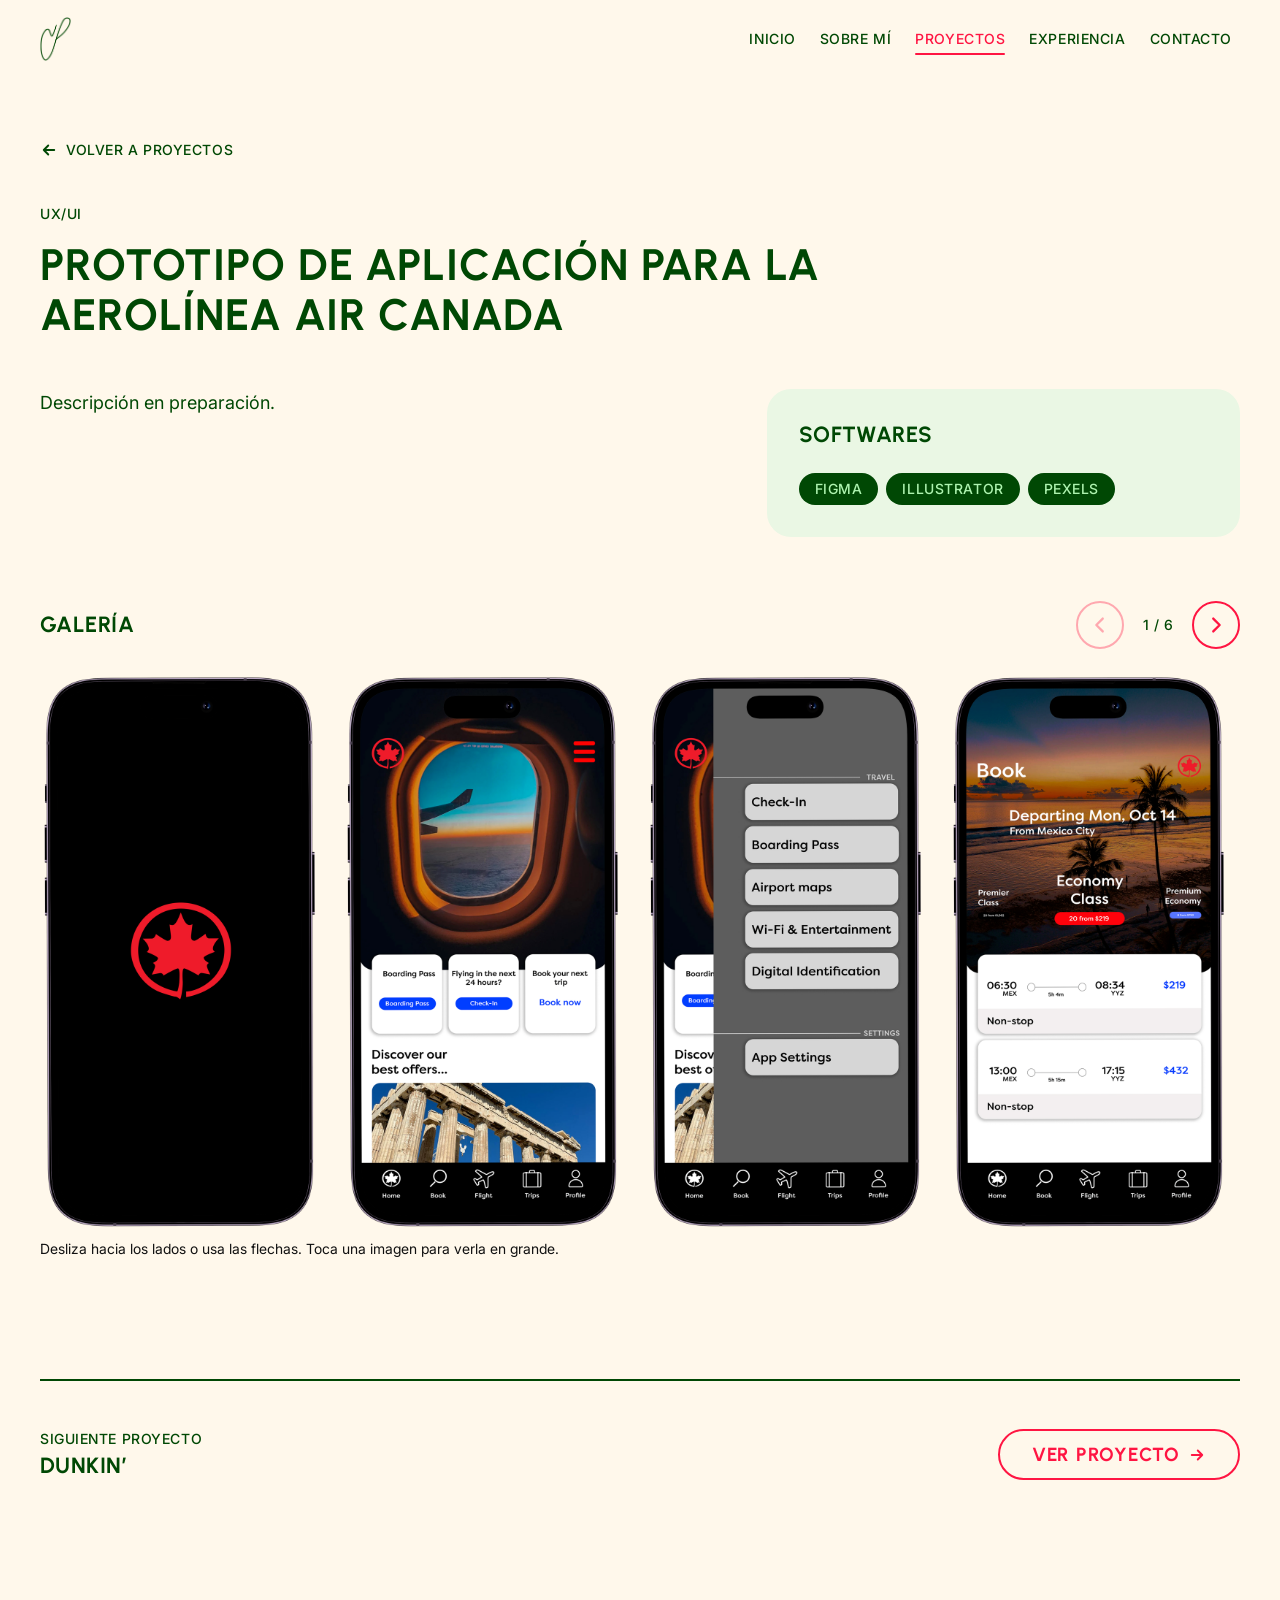
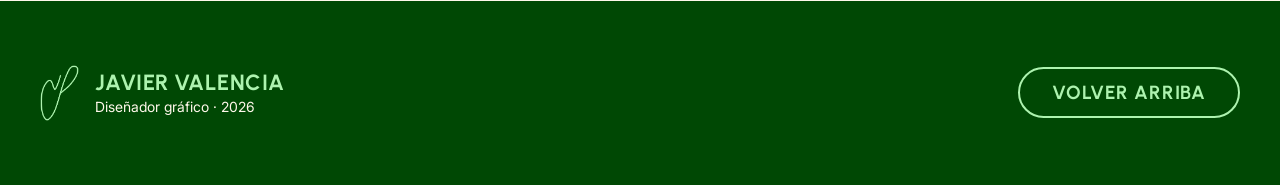
==== proyectos/air-canada.html @ 8ee6d6e4 "Landing del CV, páginas de proyecto y sistema de diseño completo - index.html: landing one-page del " ====
<!doctype html>
<html lang="es">
<head>
  <meta charset="utf-8">
  <meta name="viewport" content="width=device-width, initial-scale=1">
  <title>Air Canada · Javier Valencia</title>
  <meta name="description" content="Prototipo de aplicación para la aerolínea Air Canada. UX/UI. Proyecto de Javier Valencia, diseñador gráfico.">
  <meta name="theme-color" content="#FFF8EB">
  <link rel="icon" type="image/png" href="../assets/img/logo-jv-oscuro.png">
  <link rel="preload" href="../assets/fonts/Urbanist-Bold.woff2" as="font" type="font/woff2" crossorigin>
  <link rel="preload" href="../assets/fonts/Inter-Regular.woff2" as="font" type="font/woff2" crossorigin>
  <link rel="stylesheet" href="../assets/css/proyecto.css">
  <script>document.documentElement.classList.add("js");</script>
</head>
<body>
  <a class="skip-link" href="#contenido">Saltar al contenido</a>

  <header class="header">
    <div class="container header__inner">
      <a class="brand" href="../index.html#inicio" aria-label="Javier Valencia: ir al inicio">
        <img class="logo" src="../assets/img/logo-jv-oscuro.png" alt="" width="524" height="755">
      </a>
      <button class="nav-toggle" type="button" aria-expanded="false" aria-controls="nav" aria-label="Abrir menú">
        <svg class="icon-open" viewBox="0 0 24 24" fill="none" stroke="currentColor" stroke-width="2.5" stroke-linecap="round" aria-hidden="true"><path d="M4 7h16M4 12h16M4 17h16"/></svg>
        <svg class="icon-close" viewBox="0 0 24 24" fill="none" stroke="currentColor" stroke-width="2.5" stroke-linecap="round" aria-hidden="true"><path d="M6 6l12 12M18 6L6 18"/></svg>
      </button>
      <nav class="nav" id="nav" aria-label="Secciones">
        <ul class="nav__list" role="list">
          <li><a class="nav-link t-label" href="../index.html#inicio">Inicio</a></li>
          <li><a class="nav-link t-label" href="../index.html#sobre-mi">Sobre mí</a></li>
          <li><a class="nav-link t-label" href="../index.html#proyectos" aria-current="true">Proyectos</a></li>
          <li><a class="nav-link t-label" href="../index.html#experiencia">Experiencia</a></li>
          <li><a class="nav-link t-label" href="../index.html#contacto">Contacto</a></li>
        </ul>
      </nav>
    </div>
  </header>

  <main id="contenido" tabindex="-1">
    <article class="project container" aria-labelledby="project-title">
      <a class="back-link t-label" href="../index.html#proyectos"><svg viewBox="0 0 24 24" fill="none" stroke="currentColor" stroke-width="2.5" stroke-linecap="round" stroke-linejoin="round" aria-hidden="true"><path d="M19 12H5M11 6l-6 6 6 6"/></svg>Volver a proyectos</a>

      <header class="project__head reveal">
        <p class="t-label project__area">UX/UI</p>
        <h1 class="t-heading project__title" id="project-title" tabindex="-1">Prototipo de aplicación para la aerolínea Air Canada</h1>
      </header>

      <div class="project__info reveal">
        <div class="project__desc">
            <p class="t-body pending">Descripción en preparación.</p>
        </div>
        <aside class="box" aria-labelledby="software-title">
          <h2 class="t-card box__title" id="software-title">Softwares</h2>
          <ul class="tags" role="list"><li class="tag t-label">Figma</li><li class="tag t-label">Illustrator</li><li class="tag t-label">Pexels</li></ul>
        </aside>
      </div>

      <section class="gallery reveal" aria-labelledby="gallery-title">
        <div class="gallery__bar">
          <h2 class="t-card gallery__title" id="gallery-title">Galería</h2>
          <div class="gallery__controls">
            <button class="btn-round" type="button" data-gallery-prev aria-label="Imagen anterior" aria-controls="gallery-track"><svg viewBox="0 0 24 24" fill="none" stroke="currentColor" stroke-width="2.5" stroke-linecap="round" stroke-linejoin="round" aria-hidden="true"><path d="M15 5l-7 7 7 7"/></svg></button>
            <span class="t-label gallery__count" aria-live="polite">1 / 6</span>
            <button class="btn-round" type="button" data-gallery-next aria-label="Imagen siguiente" aria-controls="gallery-track"><svg viewBox="0 0 24 24" fill="none" stroke="currentColor" stroke-width="2.5" stroke-linecap="round" stroke-linejoin="round" aria-hidden="true"><path d="M9 5l7 7-7 7"/></svg></button>
          </div>
        </div>
        <ul class="gallery__track" id="gallery-track" role="list" tabindex="0" aria-label="Galería de Air Canada: desliza o usa las flechas">
          <li class="gallery__item">
            <button class="gallery__open" type="button" aria-label="Ampliar imagen 1 de 6: Pantalla de inicio de la app de Air Canada con la hoja de maple roja">
              <img class="gallery__img" src="../assets/img/web/air-canada/01.png" alt="Pantalla de inicio de la app de Air Canada con la hoja de maple roja" width="764" height="1528" loading="eager">
            </button>
          </li>
          <li class="gallery__item">
            <button class="gallery__open" type="button" aria-label="Ampliar imagen 2 de 6: Pantalla principal con pase de abordar, check-in y ofertas de viaje">
              <img class="gallery__img" src="../assets/img/web/air-canada/02.png" alt="Pantalla principal con pase de abordar, check-in y ofertas de viaje" width="764" height="1528" loading="lazy">
            </button>
          </li>
          <li class="gallery__item">
            <button class="gallery__open" type="button" aria-label="Ampliar imagen 3 de 6: Menú lateral con check-in, pase de abordar, mapas del aeropuerto, wifi e identificación digital">
              <img class="gallery__img" src="../assets/img/web/air-canada/03.png" alt="Menú lateral con check-in, pase de abordar, mapas del aeropuerto, wifi e identificación digital" width="764" height="1528" loading="lazy">
            </button>
          </li>
          <li class="gallery__item">
            <button class="gallery__open" type="button" aria-label="Ampliar imagen 4 de 6: Pantalla de reserva con vuelos de Ciudad de México a Toronto">
              <img class="gallery__img" src="../assets/img/web/air-canada/04.png" alt="Pantalla de reserva con vuelos de Ciudad de México a Toronto" width="764" height="1528" loading="lazy">
            </button>
          </li>
          <li class="gallery__item">
            <button class="gallery__open" type="button" aria-label="Ampliar imagen 5 de 6: Pantalla de check-in con el itinerario del vuelo y el asiento 10F">
              <img class="gallery__img" src="../assets/img/web/air-canada/05.png" alt="Pantalla de check-in con el itinerario del vuelo y el asiento 10F" width="764" height="1528" loading="lazy">
            </button>
          </li>
          <li class="gallery__item">
            <button class="gallery__open" type="button" aria-label="Ampliar imagen 6 de 6: Pase de abordar digital con código QR">
              <img class="gallery__img" src="../assets/img/web/air-canada/06.png" alt="Pase de abordar digital con código QR" width="764" height="1528" loading="lazy">
            </button>
          </li>
        </ul>
        <p class="t-meta gallery__hint">Desliza hacia los lados o usa las flechas. Toca una imagen para verla en grande.</p>
      </section>

      <dialog class="viewer on-dark" id="viewer" aria-label="Visor de imágenes de Air Canada">
        <div class="viewer__inner">
          <div class="viewer__bar">
            <span class="t-label viewer__count" aria-live="polite"></span>
            <div class="viewer__controls">
              <button class="btn-round btn-round--dark" type="button" data-viewer-prev aria-label="Imagen anterior"><svg viewBox="0 0 24 24" fill="none" stroke="currentColor" stroke-width="2.5" stroke-linecap="round" stroke-linejoin="round" aria-hidden="true"><path d="M15 5l-7 7 7 7"/></svg></button>
              <button class="btn-round btn-round--dark" type="button" data-viewer-next aria-label="Imagen siguiente"><svg viewBox="0 0 24 24" fill="none" stroke="currentColor" stroke-width="2.5" stroke-linecap="round" stroke-linejoin="round" aria-hidden="true"><path d="M9 5l7 7-7 7"/></svg></button>
              <button class="btn-round btn-round--dark" type="button" data-viewer-close aria-label="Cerrar visor"><svg viewBox="0 0 24 24" fill="none" stroke="currentColor" stroke-width="2.5" stroke-linecap="round" aria-hidden="true"><path d="M6 6l12 12M18 6L6 18"/></svg></button>
            </div>
          </div>
          <div class="viewer__stage">
            <figure>
              <img class="viewer__img" alt="">
              <figcaption class="t-meta viewer__caption"></figcaption>
            </figure>
          </div>
        </div>
      </dialog>

      <nav class="next reveal" aria-label="Siguiente proyecto">
        <div>
          <p class="t-label next__label">Siguiente proyecto</p>
          <p class="t-card next__title">Dunkin’</p>
        </div>
        <a class="btn btn--light" href="dunkin.html">Ver proyecto<span class="sr-only">: Dunkin’</span><svg viewBox="0 0 24 24" fill="none" stroke="currentColor" stroke-width="2.5" stroke-linecap="round" stroke-linejoin="round" aria-hidden="true"><path d="M5 12h14M13 6l6 6-6 6"/></svg></a>
      </nav>
    </article>
  </main>

  <footer class="footer on-dark">
    <div class="container footer__inner">
      <div class="footer__brand">
        <img class="logo" src="../assets/img/logo-jv-claro.png" alt="" width="524" height="755">
        <div>
          <p class="t-card">Javier Valencia</p>
          <p class="t-meta footer__meta">Diseñador gráfico · <span id="year">2026</span></p>
        </div>
      </div>
      <a class="btn btn--dark" href="#contenido" data-back-to-top>Volver arriba</a>
    </div>
  </footer>

  <script src="../assets/js/proyecto.js" defer></script>
</body>
</html>
---- assets/css/proyecto.css ----
/* ==============================================================
   Páginas de proyecto · jv
   Tokens derivados de DESIGN.md (misma fuente que index.html)
   ============================================================== */

/* ---------- Tipografías ---------- */
@font-face { font-family: "Urbanist"; src: url("../fonts/Urbanist-Light.woff2") format("woff2"); font-weight: 300; font-display: swap; }
@font-face { font-family: "Urbanist"; src: url("../fonts/Urbanist-Bold.woff2") format("woff2"); font-weight: 700; font-display: swap; }
@font-face { font-family: "Inter"; src: url("../fonts/Inter-Regular.woff2") format("woff2"); font-weight: 400; font-display: swap; }
@font-face { font-family: "Inter"; src: url("../fonts/Inter-Medium.woff2") format("woff2"); font-weight: 500; font-display: swap; }

/* ---------- Tokens ---------- */
:root {
  --color-primary: #004804;
  --color-on-primary: #FFF8EB;
  --color-secondary: #ADF3AF;
  --color-on-secondary: #004804;
  --color-tertiary: #FF1542;
  --color-on-tertiary: #FFF8EB;
  --color-neutral: #FFF8EB;
  --color-surface: var(--color-neutral);
  --color-on-surface: #111111;
  --color-surface-inverse: var(--color-primary);
  --color-on-surface-inverse: var(--color-on-primary);
  --color-surface-soft: #EAF7E4;
  --color-surface-inverse-soft: #0E6012;

  --font-display: "Urbanist", system-ui, sans-serif;
  --font-body: "Inter", system-ui, sans-serif;

  --space-xs: 8px;
  --space-sm: 16px;
  --space-md: 24px;
  --space-lg: 32px;
  --space-xl: 48px;
  --space-2xl: 64px;
  --space-button-y: 14px;
  --space-button-x: 32px;
  --space-section: 120px;
  --space-section-tablet: 96px;
  --space-section-mobile: 64px;
  --space-container: 1200px;
  --space-gutter: 24px;
  --space-header-height: 80px;
  --space-touch-target: 44px;
  --space-divider: 2px;

  --rounded-sm: 16px;
  --rounded-md: 24px;
  --rounded-full: 9999px;

  --ease: ease-out;
  --duration: 0.3s;

  --section-pad: var(--space-section-mobile);
}
@media (min-width: 768px)  { :root { --section-pad: var(--space-section-tablet); } }
@media (min-width: 1024px) { :root { --section-pad: var(--space-section); } }

/* ---------- Base ---------- */
*, *::before, *::after { box-sizing: border-box; }
html { scroll-behavior: smooth; scroll-padding-top: var(--space-header-height); -webkit-text-size-adjust: 100%; }
body { margin: 0; background: var(--color-surface); color: var(--color-on-surface); font: 400 16px/1.6 var(--font-body); -webkit-font-smoothing: antialiased; overflow-x: hidden; }
@media (min-width: 768px) { body { font-size: 18px; } }
img { max-width: 100%; display: block; }
h1, h2, h3, p, ul, ol, figure, dl, dd { margin: 0; }
ul[role="list"], ol[role="list"] { list-style: none; padding: 0; }
a { color: inherit; }
button { font: inherit; color: inherit; }
[hidden] { display: none !important; }

:focus-visible { outline: 3px solid var(--color-primary); outline-offset: 3px; border-radius: var(--rounded-sm); }
.on-dark :focus-visible { outline-color: var(--color-secondary); }

.sr-only { position: absolute; width: 1px; height: 1px; padding: 0; margin: -1px; overflow: hidden; clip: rect(0 0 0 0); white-space: nowrap; border: 0; }
.skip-link {
  position: absolute; left: var(--space-gutter); top: -100px; z-index: 100;
  background: var(--color-primary); color: var(--color-secondary);
  padding: var(--space-button-y) var(--space-button-x); border-radius: var(--rounded-full);
  font: 700 16px/1 var(--font-display); letter-spacing: 0.04em; text-transform: uppercase; text-decoration: none;
}
.skip-link:focus { top: var(--space-sm); }
.container { width: 100%; max-width: calc(var(--space-container) + 2 * var(--space-gutter)); margin-inline: auto; padding-inline: var(--space-gutter); }

/* ---------- Escala tipográfica ---------- */
.t-heading { font: 700 32px/1.15 var(--font-display); letter-spacing: 0.02em; text-transform: uppercase; }
.t-sub     { font: 300 28px/1.3 var(--font-display); }
.t-card    { font: 700 22px/1.3 var(--font-display); letter-spacing: 0.02em; text-transform: uppercase; }
.t-body    { font: 400 16px/1.6 var(--font-body); }
.t-label   { font: 500 14px/1.4 var(--font-body); letter-spacing: 0.04em; text-transform: uppercase; }
.t-meta    { font: 400 14px/1.4 var(--font-body); }
@media (min-width: 768px) {
  .t-heading { font-size: 44px; }
  .t-body    { font-size: 18px; }
}

/* ---------- Botones ---------- */
.btn {
  display: inline-flex; align-items: center; justify-content: center; gap: var(--space-xs);
  min-height: var(--space-touch-target); padding: var(--space-button-y) var(--space-button-x);
  border: var(--space-divider) solid currentColor; border-radius: var(--rounded-full); background: transparent;
  font: 700 19px/1 var(--font-display); letter-spacing: 0.04em; text-transform: uppercase; text-decoration: none; cursor: pointer;
  transition: background-color var(--duration) var(--ease), color var(--duration) var(--ease), border-color var(--duration) var(--ease);
}
.btn svg { width: 18px; height: 18px; flex: none; }
.btn--light { color: var(--color-tertiary); border-color: var(--color-tertiary); }
.btn--light:hover { background: var(--color-tertiary); color: var(--color-on-tertiary); }
.btn--dark { color: var(--color-secondary); border-color: var(--color-secondary); }
.btn--dark:hover { background: var(--color-secondary); color: var(--color-on-secondary); }

/* Botón circular de galería (gallery-arrow): mismo trato que button-light */
.btn-round {
  width: 48px; height: 48px; flex: none; display: grid; place-items: center; padding: 0; cursor: pointer;
  border: var(--space-divider) solid var(--color-tertiary); border-radius: var(--rounded-full);
  background: transparent; color: var(--color-tertiary);
  transition: background-color var(--duration) var(--ease), color var(--duration) var(--ease), opacity var(--duration) var(--ease);
}
.btn-round:hover { background: var(--color-tertiary); color: var(--color-on-tertiary); }
.btn-round:disabled { opacity: 0.35; cursor: default; background: transparent; color: var(--color-tertiary); }
.btn-round svg { width: 22px; height: 22px; }
.btn-round--dark { border-color: var(--color-secondary); color: var(--color-secondary); }
.btn-round--dark:hover { background: var(--color-secondary); color: var(--color-on-secondary); }
.btn-round--dark:disabled { background: transparent; color: var(--color-secondary); }

/* ---------- Logo ---------- */
.logo { display: block; height: 48px; width: auto; aspect-ratio: 524 / 755; }

/* ---------- Header (sin hero: empieza en hueso) ---------- */
.header {
  position: sticky; top: 0; z-index: 50; height: var(--space-header-height);
  background: var(--color-surface); color: var(--color-primary);
  border-bottom: var(--space-divider) solid transparent;
  transition: border-color var(--duration) var(--ease);
}
.header.is-scrolled { border-bottom-color: var(--color-surface-soft); }
.header__inner { height: 100%; display: flex; align-items: center; justify-content: space-between; gap: var(--space-md); }
.brand { display: inline-flex; align-items: center; min-height: var(--space-touch-target); text-decoration: none; }
.brand .logo { height: 44px; }
.nav__list { display: flex; gap: var(--space-xs); }
.nav-link {
  position: relative; display: inline-flex; align-items: center; min-height: var(--space-touch-target);
  padding: var(--space-xs); color: var(--color-primary); text-decoration: none; transition: color var(--duration) var(--ease);
}
.nav-link::after {
  content: ""; position: absolute; left: var(--space-xs); right: var(--space-xs); bottom: 6px;
  height: var(--space-divider); border-radius: var(--rounded-full); background: var(--color-tertiary);
  transform: scaleX(0); transition: transform var(--duration) var(--ease);
}
.nav-link:hover, .nav-link[aria-current] { color: var(--color-tertiary); }
.nav-link[aria-current]::after { transform: scaleX(1); }
.nav-toggle {
  display: none; place-items: center; width: var(--space-touch-target); height: var(--space-touch-target);
  border: var(--space-divider) solid var(--color-tertiary); border-radius: var(--rounded-full);
  background: transparent; color: var(--color-tertiary); cursor: pointer;
  transition: background-color var(--duration) var(--ease), color var(--duration) var(--ease);
}
.nav-toggle:hover { background: var(--color-tertiary); color: var(--color-on-tertiary); }
.nav-toggle svg { width: 20px; height: 20px; }
.nav-toggle .icon-close { display: none; }
.nav-toggle[aria-expanded="true"] .icon-open { display: none; }
.nav-toggle[aria-expanded="true"] .icon-close { display: block; }
@media (max-width: 1023px) {
  .js .nav-toggle { display: grid; }
  .js .nav {
    position: fixed; inset: var(--space-header-height) 0 auto 0;
    background: var(--color-surface); padding: var(--space-sm) var(--space-gutter) var(--space-lg);
    border-bottom: var(--space-divider) solid var(--color-surface-soft);
    visibility: hidden; opacity: 0; transform: translateY(-8px);
    transition: opacity var(--duration) var(--ease), transform var(--duration) var(--ease), visibility 0s linear var(--duration);
  }
  .js .nav.is-open { visibility: visible; opacity: 1; transform: none; transition-delay: 0s; }
  .js .nav__list { flex-direction: column; gap: 0; }
  .nav { overflow-x: auto; }
}

/* ---------- Encabezado del proyecto ---------- */
.project { padding-block: var(--space-xl) var(--section-pad); }
.back-link {
  display: inline-flex; align-items: center; gap: var(--space-xs); min-height: var(--space-touch-target);
  color: var(--color-primary); text-decoration: none; transition: color var(--duration) var(--ease);
}
.back-link svg { width: 18px; height: 18px; transition: transform var(--duration) var(--ease); }
.back-link:hover { color: var(--color-tertiary); }
.back-link:hover svg { transform: translateX(-4px); }

.project__head { display: grid; gap: var(--space-sm); margin-top: var(--space-lg); max-width: 900px; }
.project__title { color: var(--color-primary); }
.project__area { color: var(--color-primary); }
.tag { display: inline-flex; align-items: center; align-self: flex-start; justify-self: start; padding: 6px var(--space-sm); border-radius: var(--rounded-full); background: var(--color-primary); color: var(--color-secondary); }

.project__info { display: grid; gap: var(--space-lg); margin-top: var(--space-xl); }
@media (min-width: 1024px) { .project__info { grid-template-columns: 7fr 5fr; gap: var(--space-2xl); align-items: start; } }
.project__desc { display: grid; gap: var(--space-sm); max-width: 720px; }
.pending { color: var(--color-primary); font-style: normal; }

.box { background: var(--color-surface-soft); color: var(--color-on-surface); border-radius: var(--rounded-md); padding: var(--space-lg); display: grid; gap: var(--space-md); }
.box__title { color: var(--color-primary); }
.tags { display: flex; flex-wrap: wrap; gap: var(--space-xs); }

/* ---------- Galería (gallery) ---------- */
.gallery { margin-top: var(--space-2xl); }
.gallery__bar { display: flex; align-items: center; justify-content: space-between; gap: var(--space-md); margin-bottom: var(--space-md); }
.gallery__title { color: var(--color-primary); }
.gallery__controls { display: flex; align-items: center; gap: var(--space-sm); }
.gallery__count { color: var(--color-primary); min-width: 4ch; text-align: center; }
.gallery__track {
  display: flex; gap: var(--space-md); overflow-x: auto; overscroll-behavior-x: contain;
  scroll-snap-type: x mandatory;
  padding: 4px 4px var(--space-md);
  scrollbar-width: thin; scrollbar-color: var(--color-primary) var(--color-surface-soft);
}
.gallery__track::-webkit-scrollbar { height: 8px; }
.gallery__track::-webkit-scrollbar-track { background: var(--color-surface-soft); border-radius: var(--rounded-full); }
.gallery__track::-webkit-scrollbar-thumb { background: var(--color-primary); border-radius: var(--rounded-full); }
.gallery__track:focus-visible { outline-offset: -3px; border-radius: var(--rounded-md); }
.gallery__item { flex: none; scroll-snap-align: start; }
.gallery__open {
  display: block; padding: 0; border: 0; background: transparent; cursor: zoom-in;
  border-radius: var(--rounded-md); overflow: hidden;
}
.gallery__open:focus-visible { border-radius: var(--rounded-md); }
.gallery__img {
  height: clamp(280px, 62vh, 620px); width: auto; max-width: calc(100vw - 2 * var(--space-gutter));
  object-fit: contain; transition: transform var(--duration) var(--ease);
}
.gallery__open:hover .gallery__img { transform: scale(1.02); }
/* Logotipos: aire alrededor para que no se vean más grandes que las demás piezas */
.gallery__img--logo { padding: clamp(48px, 14vh, 140px) clamp(24px, 6vw, 96px); }
.gallery__hint { color: var(--color-on-surface); margin-top: var(--space-xs); }

/* Imagen única (sin galería): marco como en las tarjetas */
.feature { margin-top: var(--space-2xl); border: var(--space-divider) solid var(--color-primary); border-radius: var(--rounded-md); padding: var(--space-xl); display: grid; place-items: center; }
.feature img { max-height: 220px; width: auto; }

/* ---------- Visor de imagen (image-viewer) ---------- */
.viewer {
  width: 100vw; height: 100vh; height: 100dvh; max-width: none; max-height: none; margin: 0; padding: 0; border: 0;
  background: var(--color-surface-inverse); color: var(--color-on-surface-inverse);
}
.viewer::backdrop { background: var(--color-surface-inverse); }
.viewer__inner { height: 100%; display: grid; grid-template-rows: auto 1fr; }
.viewer__bar { display: flex; align-items: center; justify-content: space-between; gap: var(--space-sm); padding: var(--space-sm) var(--space-gutter); }
.viewer__count { color: var(--color-secondary); }
.viewer__controls { display: flex; gap: var(--space-sm); }
.viewer__stage { overflow: auto; display: grid; place-items: start center; padding: 0 var(--space-gutter) var(--space-lg); }
.viewer__img { max-width: min(100%, 1600px); height: auto; border-radius: var(--rounded-md); margin-inline: auto; }
.viewer__caption { color: var(--color-on-primary); text-align: center; max-width: 720px; margin: var(--space-sm) auto 0; }

/* ---------- Siguiente proyecto ---------- */
.next { margin-top: var(--section-pad); padding-top: var(--space-xl); border-top: var(--space-divider) solid var(--color-primary); display: flex; flex-wrap: wrap; align-items: center; justify-content: space-between; gap: var(--space-md); }
.next__label { color: var(--color-primary); }
.next__title { color: var(--color-primary); margin-top: 4px; }

/* ---------- Pie de página ---------- */
.footer { background: var(--color-surface-inverse); color: var(--color-secondary); padding-block: var(--space-2xl); }
.footer__inner { display: flex; flex-wrap: wrap; gap: var(--space-md); align-items: center; justify-content: space-between; }
.footer__brand { display: flex; align-items: center; gap: var(--space-sm); }
.footer__brand .logo { height: 56px; }
.footer__meta { color: var(--color-on-primary); }

/* ---------- Aparición al hacer scroll ---------- */
.js .reveal { opacity: 0; transform: translateY(16px); transition: opacity 0.6s var(--ease), transform 0.6s var(--ease); }
.js .reveal.is-in { opacity: 1; transform: none; }

@media (prefers-reduced-motion: reduce) {
  html { scroll-behavior: auto; }
  *, *::before, *::after { transition-duration: 0.01ms !important; animation-duration: 0.01ms !important; }
  .js .reveal { opacity: 1; transform: none; }
}
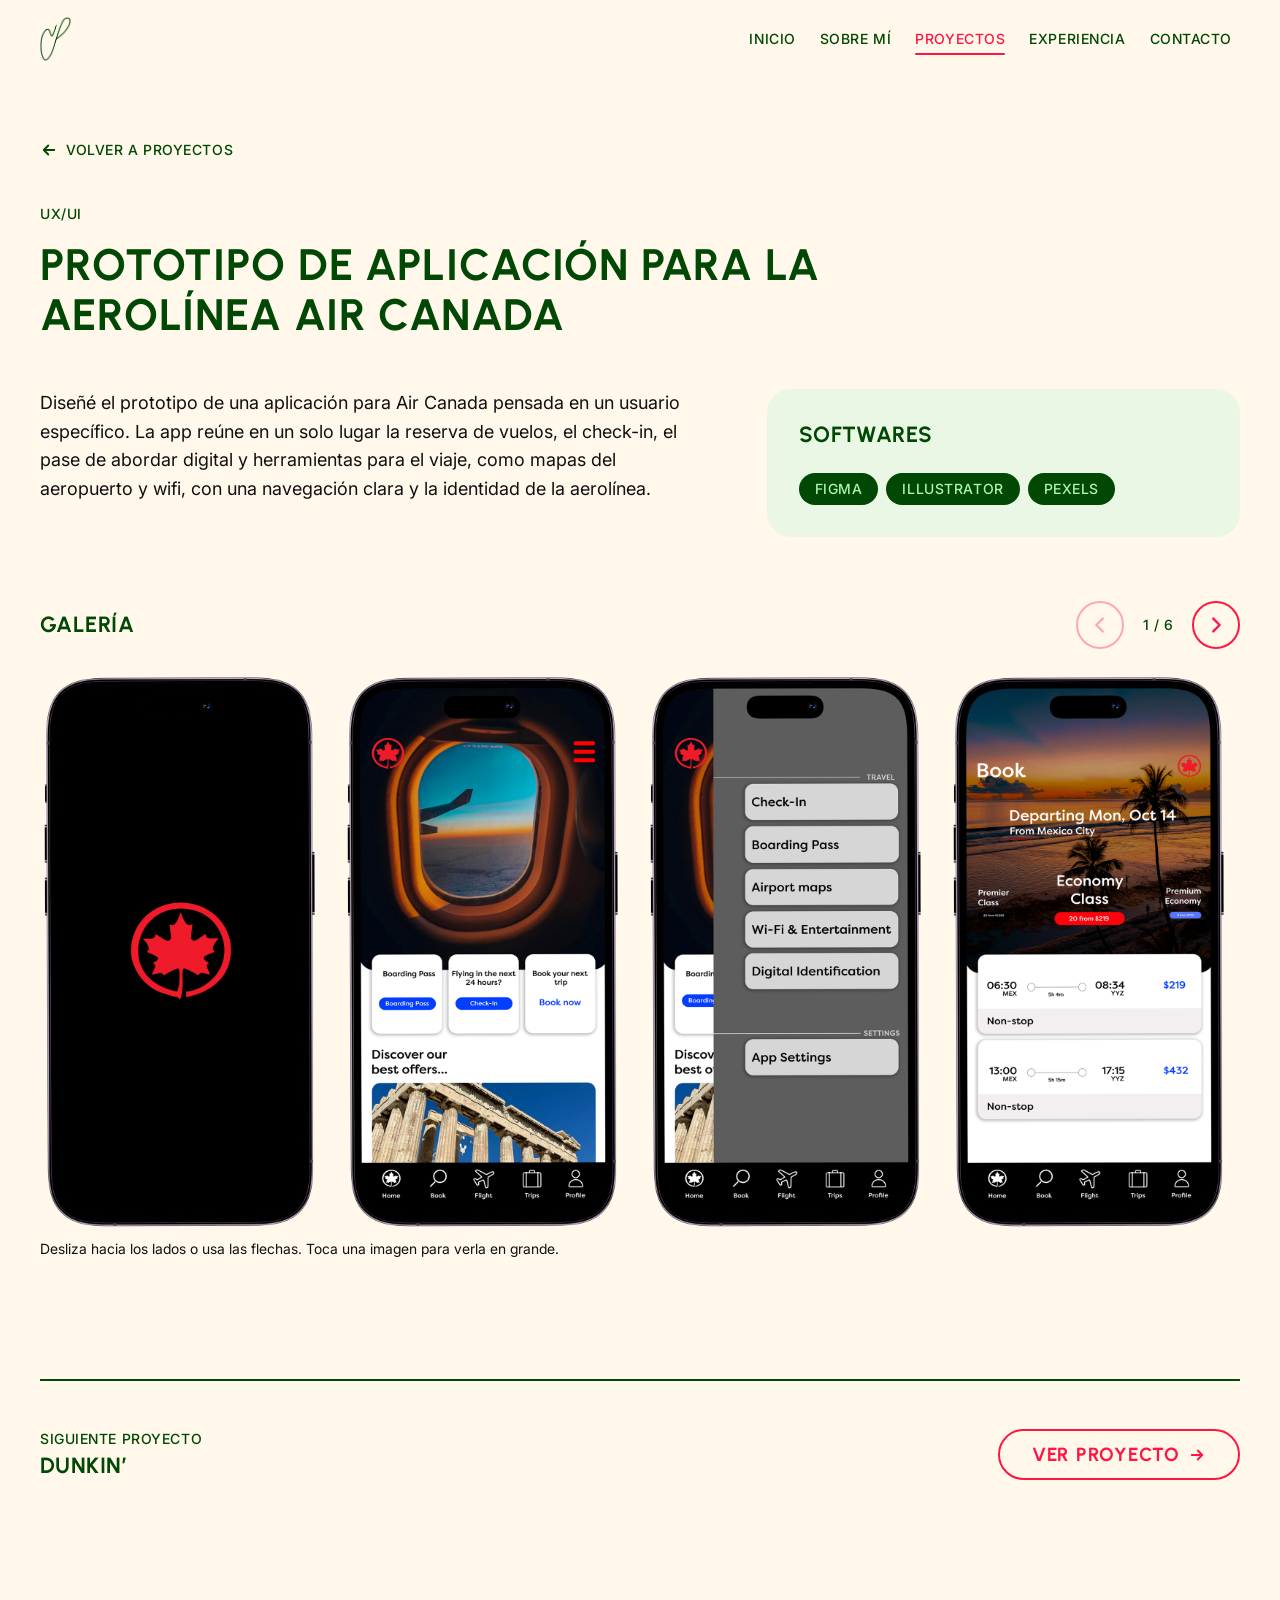
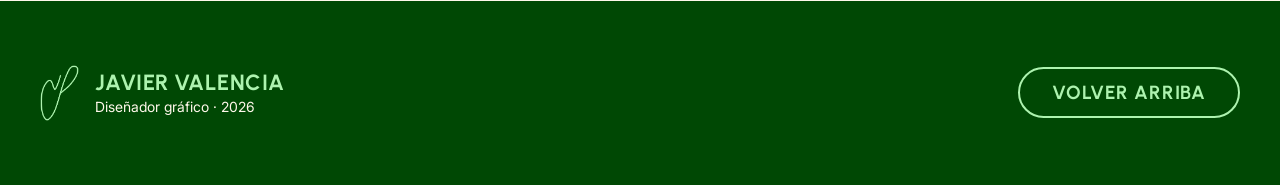
==== commit 6952febf: "Descripciones de los 6 proyectos pendientes Se agregan las descripciones de Air Canada, Dunkin', Pro" ====
--- a/proyectos/air-canada.html
+++ b/proyectos/air-canada.html
@@ -47,7 +47,7 @@
 
       <div class="project__info reveal">
         <div class="project__desc">
-            <p class="t-body pending">Descripción en preparación.</p>
+            <p class="t-body">Diseñé el prototipo de una aplicación para Air Canada pensada en un usuario específico. La app reúne en un solo lugar la reserva de vuelos, el check-in, el pase de abordar digital y herramientas para el viaje, como mapas del aeropuerto y wifi, con una navegación clara y la identidad de la aerolínea.</p>
         </div>
         <aside class="box" aria-labelledby="software-title">
           <h2 class="t-card box__title" id="software-title">Softwares</h2>
